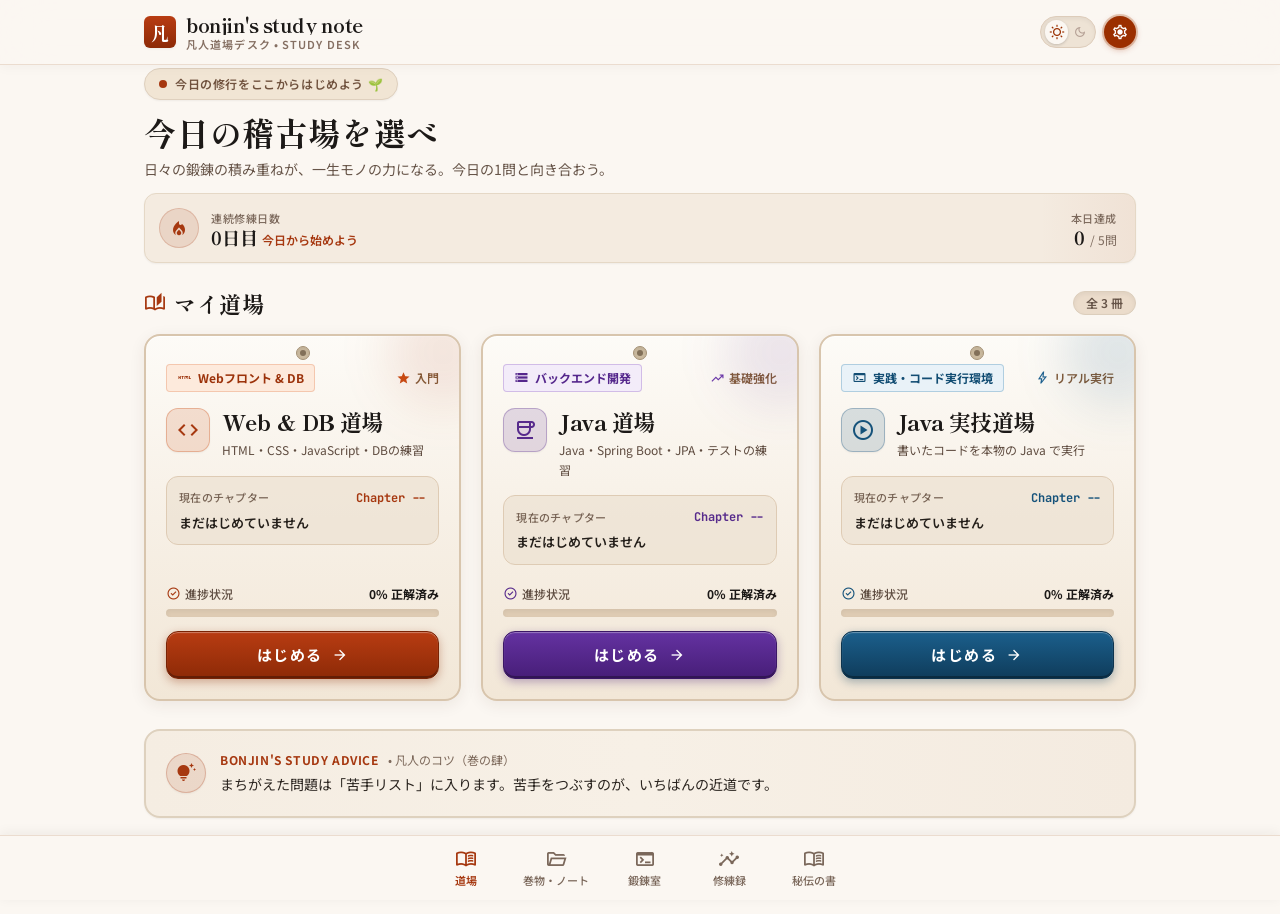
==== index.html @ 0a16286b "Add files via upload" ====
<!DOCTYPE html>
<html lang="ja">
<head>
  <meta charset="UTF-8">
  <meta name="viewport" content="width=device-width, initial-scale=1.0, viewport-fit=cover">
  <title>bonjin’s study note</title>
  <!-- 開く前に、保存してあるライト／ダークを先につける（画面がチカッとしないように） -->
  <script>
    try {
      const t = localStorage.getItem("theme");
      if (t) document.documentElement.setAttribute("data-theme", t);
    } catch (e) {}
  </script>
  <link rel="preconnect" href="https://fonts.googleapis.com">
  <link rel="preconnect" href="https://fonts.gstatic.com" crossorigin>
  <link href="https://fonts.googleapis.com/css2?family=JetBrains+Mono:wght@400;600&family=Noto+Sans+JP:wght@400;500;600;700&family=Noto+Serif+JP:wght@600;700;900&family=Shippori+Mincho:wght@700;800&display=swap" rel="stylesheet">
  <link href="https://fonts.googleapis.com/css2?family=Material+Symbols+Outlined:opsz,wght,FILL,GRAD@20..48,100..700,0..1,-50..200&display=block" rel="stylesheet">
  <link href="style.css" rel="stylesheet">
</head>
<body>
  <!-- ===== ヘッダー ===== -->
  <header class="site-header">
    <div class="header-inner">
      <a class="brand" href="index.html">
        <span class="brand-logo">凡</span>
        <span class="brand-text">
          <span class="brand-name">bonjin's study note</span>
          <span class="brand-sub">凡人道場デスク • Study Desk</span>
        </span>
      </a>
      <div class="header-tools">
        <!-- ライト／ダークのスイッチ -->
        <button class="theme-switch" type="button" id="themeBtn" aria-label="ダークモードにする">
          <span class="knob knob-light"><span class="material-symbols-outlined">wb_sunny</span></span>
          <span class="knob-off"><span class="material-symbols-outlined">dark_mode</span></span>
          <span class="knob knob-dark"><span class="material-symbols-outlined">dark_mode</span></span>
        </button>
        <!-- 設定（歯車） -->
        <a class="gear" href="settings.html" data-soon aria-label="設定">
          <span class="material-symbols-outlined">settings</span>
        </a>
      </div>
    </div>
  </header>

  <main class="main">
    <!-- ===== あいさつ ===== -->
    <section class="hero">
      <p class="hero-badge"><span class="pulse-dot"></span>今日の修行をここからはじめよう 🌱</p>
      <div class="hero-head">
        <h1 class="hero-title">今日の稽古場を選べ</h1>
        <p class="hero-lead">日々の鍛錬の積み重ねが、一生モノの力になる。今日の1問と向き合おう。</p>
      </div>

      <!-- 本日の鍛錬状況 -->
      <div class="strip">
        <div class="strip-left">
          <span class="strip-icon"><span class="material-symbols-outlined">local_fire_department</span></span>
          <span class="strip-col">
            <span class="strip-label">連続修練日数</span>
            <span class="strip-value"><span id="streak">0日目</span><span class="strip-note" id="streak-note">今日から始めよう</span></span>
          </span>
        </div>
        <div class="strip-right">
          <span class="strip-label">本日達成</span>
          <span class="strip-value"><span id="today-count">0</span><small> / <span id="today-goal">5</span>問</small></span>
        </div>
      </div>
    </section>

    <!-- ===== 見出し ===== -->
    <div class="section-head">
      <h2 class="section-title"><span class="material-symbols-outlined">auto_stories</span>マイ道場</h2>
      <span class="section-chip">全 3 冊</span>
    </div>

    <!-- ===== 道場のカード ===== -->
    <section class="cardlist">

      <!-- Web & DB 道場 -->
      <div class="card coding">
        <span class="card-hole"><span></span></span>
        <span class="card-glow"></span>
        <div class="card-body">
          <div class="card-top">
            <span class="card-tag"><span class="material-symbols-outlined">html</span>Webフロント &amp; DB</span>
            <span class="card-badge"><span class="material-symbols-outlined fill">star</span>入門</span>
          </div>
          <div class="card-title">
            <span class="card-icon"><span class="material-symbols-outlined">code</span></span>
            <div class="card-name">
              <h2>Web &amp; DB 道場</h2>
              <p>HTML・CSS・JavaScript・DBの練習</p>
            </div>
          </div>
          <div class="plate">
            <div class="plate-head">
              <span class="plate-label">現在のチャプター</span>
              <span class="plate-ch" id="coding-ch">Chapter --</span>
            </div>
            <span class="plate-title" id="coding-last">まだはじめていません</span>
          </div>
        </div>
        <div class="card-foot">
          <div class="progress">
            <div class="progress-head">
              <span class="progress-label"><span class="material-symbols-outlined">check_circle</span>進捗状況</span>
              <span class="progress-text" id="coding-text">0% 正解済み</span>
            </div>
            <div class="progress-bar"><div class="progress-fill" id="coding-fill"></div></div>
          </div>
          <a class="start" href="coding.html"><span>はじめる</span><span class="material-symbols-outlined">arrow_forward</span></a>
        </div>
      </div>

      <!-- Java 道場 -->
      <div class="card java">
        <span class="card-hole"><span></span></span>
        <span class="card-glow"></span>
        <div class="card-body">
          <div class="card-top">
            <span class="card-tag"><span class="material-symbols-outlined">storage</span>バックエンド開発</span>
            <span class="card-badge"><span class="material-symbols-outlined">trending_up</span>基礎強化</span>
          </div>
          <div class="card-title">
            <span class="card-icon"><span class="material-symbols-outlined">coffee</span></span>
            <div class="card-name">
              <h2>Java 道場</h2>
              <p>Java・Spring Boot・JPA・テストの練習</p>
            </div>
          </div>
          <div class="plate">
            <div class="plate-head">
              <span class="plate-label">現在のチャプター</span>
              <span class="plate-ch" id="java-ch">Chapter --</span>
            </div>
            <span class="plate-title" id="java-last">まだはじめていません</span>
          </div>
        </div>
        <div class="card-foot">
          <div class="progress">
            <div class="progress-head">
              <span class="progress-label"><span class="material-symbols-outlined">check_circle</span>進捗状況</span>
              <span class="progress-text" id="java-text">0% 正解済み</span>
            </div>
            <div class="progress-bar"><div class="progress-fill" id="java-fill"></div></div>
          </div>
          <a class="start" href="java.html"><span>はじめる</span><span class="material-symbols-outlined">arrow_forward</span></a>
        </div>
      </div>

      <!-- Java 実技道場 -->
      <div class="card run">
        <span class="card-hole"><span></span></span>
        <span class="card-glow"></span>
        <div class="card-body">
          <div class="card-top">
            <span class="card-tag"><span class="material-symbols-outlined">terminal</span>実践・コード実行環境</span>
            <span class="card-badge"><span class="material-symbols-outlined">bolt</span>リアル実行</span>
          </div>
          <div class="card-title">
            <span class="card-icon"><span class="material-symbols-outlined">play_circle</span></span>
            <div class="card-name">
              <h2>Java 実技道場</h2>
              <p>書いたコードを本物の Java で実行</p>
            </div>
          </div>
          <div class="plate">
            <div class="plate-head">
              <span class="plate-label">現在のチャプター</span>
              <span class="plate-ch" id="run-ch">Chapter --</span>
            </div>
            <span class="plate-title" id="run-last">まだはじめていません</span>
          </div>
        </div>
        <div class="card-foot">
          <div class="progress">
            <div class="progress-head">
              <span class="progress-label"><span class="material-symbols-outlined">check_circle</span>進捗状況</span>
              <span class="progress-text" id="run-text">0% 正解済み</span>
            </div>
            <div class="progress-bar"><div class="progress-fill" id="run-fill"></div></div>
          </div>
          <a class="start" href="java-run.html"><span>はじめる</span><span class="material-symbols-outlined">arrow_forward</span></a>
        </div>
      </div>
    </section>

    <!-- ===== 凡人のコツ ===== -->
    <section class="advice">
      <span class="advice-icon"><span class="material-symbols-outlined">tips_and_updates</span></span>
      <div class="advice-body">
        <p class="advice-head">BONJIN'S STUDY ADVICE <span id="advice-no">• 凡人のコツ（巻の壱）</span></p>
        <p class="advice-text" id="advice-text">「エラーが出たらラッキー！」動かない理由を1つ知るたびに、プログラミングは必ず上達します。焦らず1問ずつ、我がペースで歩みを進めましょう。</p>
      </div>
    </section>
  </main>

  <!-- ===== 下のメニュー ===== -->
  <nav class="bottom-nav" aria-label="メニュー">
    <div class="bottom-nav-inner">
      <a class="nav-item active" href="index.html" aria-current="page"><span class="material-symbols-outlined">menu_book</span><span>道場</span></a>
      <a class="nav-item" href="scrolls.html" data-soon><span class="material-symbols-outlined">folder_open</span><span>巻物・ノート</span></a>
      <a class="nav-item" href="java-run.html"><span class="material-symbols-outlined">terminal</span><span>鍛錬室</span></a>
      <a class="nav-item" href="log.html"><span class="material-symbols-outlined">insights</span><span>修練録</span></a>
      <a class="nav-item" href="secrets.html" data-soon><span class="material-symbols-outlined">menu_book</span><span>秘伝の書</span></a>
    </div>
  </nav>

  <!-- まだ作っていないページを押したときのお知らせ -->
  <div class="toast" id="toast" role="status" hidden>このページは準備中です。もう少し待ってね。</div>

  <script src="script.js"></script>
</body>
</html>
---- style.css ----
/* =========================================================
   bonjin's study note ― 道場デザイン（Stitch「Dojo Discipline」を再現）
   色は :root で名前をつけて、ダークのときは中身を入れ替える
   ========================================================= */

/* ===== 色（ライト） ===== */
:root {
  --bg: #fbf7f2;
  --text: #231f1d;
  --sumi: #1c1917;            /* 見出しの墨色 */
  --lead: #665448;            /* 説明文 */
  --label: #7c695c;           /* 小さいラベル */

  --header-bg: rgba(251, 247, 242, 0.9);
  --header-line: #ebdccf;
  --nav-bg: rgba(251, 247, 242, 0.95);
  --nav-text: #7a675a;
  --nav-hover: #231f1d;
  --nav-active: #a63810;

  --badge-bg: #f1e5d4;
  --badge-line: #dfd0be;
  --badge-text: #70523e;

  --strip-bg: #f4ebe0;
  --strip-line: #e5d8c6;
  --fire: #a63810;
  --fire-soft: rgba(166, 56, 16, 0.12);
  --fire-text: #a63810;
  --fire-note: #a63810;
  --strip-glow: rgba(166, 56, 16, 0.05);

  --chip-bg: #ebdccb;
  --chip-line: #dccebc;
  --chip-text: #665448;

  --card-1: #fdfbf7;
  --card-2: #f7f0e6;
  --card-3: #f2e7d7;
  --card-line: #d8c5ad;
  --card-shadow: 0 4px 16px rgba(60, 40, 20, 0.08), inset 0 1px 0 rgba(255, 255, 255, 0.8);
  --hole: #cbba9f;
  --hole-line: #a49176;
  --hole-dot: #827059;
  --card-name: #1c1917;
  --card-desc: #5e4b3f;
  --badge-word: #825b39;

  --plate-bg: rgba(237, 226, 210, 0.7);
  --plate-line: #decbb4;
  --plate-label: #786455;
  --plate-title: #241f1a;

  --prog-text: #5f4e42;
  --prog-num: #1c1917;
  --bar: #decbb3;

  --advice-1: #f5ede2;
  --advice-2: #f7f0e6;
  --advice-3: #f4ebe0;
  --advice-line: #ded1be;
  --advice-head: #a63810;
  --advice-sub: #7d695b;
  --advice-text: #2a241f;

  --switch-bg: #eee3d5;
  --switch-line: #ddccba;
  --gear-bg: #9b2f00;
  --gear-ring: #e6cbb9;

  /* 道場ごとの色（ライト） */
  --coding: #a63810;  --coding-tag-bg: #fdeadc; --coding-tag-text: #9c320a; --coding-tag-line: rgba(223, 118, 67, 0.3);
  --coding-icon-bg: rgba(201, 75, 18, 0.15); --coding-icon-line: rgba(201, 75, 18, 0.3); --coding-icon: #a63810;
  --coding-badge: #c94b12; --coding-ch: #a63810; --coding-check: #a63810;
  --coding-bar: linear-gradient(to right, #d9652c, #a63810);
  --coding-btn: linear-gradient(to bottom, #b83c12, #8d2a07); --coding-btn-line: #7a2304; --coding-btn-shadow: rgba(141, 42, 7, 0.35);
  --coding-glow: rgba(166, 56, 16, 0.1);

  --java: #572b8c;  --java-tag-bg: #f3ecf9; --java-tag-text: #55278c; --java-tag-line: rgba(129, 77, 189, 0.3);
  --java-icon-bg: rgba(87, 43, 140, 0.15); --java-icon-line: rgba(87, 43, 140, 0.3); --java-icon: #572b8c;
  --java-badge: #6935a8; --java-ch: #572b8c; --java-check: #572b8c;
  --java-bar: linear-gradient(to right, #7a42be, #502482);
  --java-btn: linear-gradient(to bottom, #6432a1, #471e78); --java-btn-line: #3b1766; --java-btn-shadow: rgba(71, 30, 120, 0.35);
  --java-glow: rgba(87, 43, 140, 0.1);

  --run: #15527a;  --run-tag-bg: #e9f2f8; --run-tag-text: #124d73; --run-tag-line: rgba(43, 122, 168, 0.3);
  --run-icon-bg: rgba(21, 82, 122, 0.15); --run-icon-line: rgba(21, 82, 122, 0.3); --run-icon: #15527a;
  --run-badge: #1e618f; --run-ch: #15527a; --run-check: #15527a;
  --run-bar: linear-gradient(to right, #2a7aa8, #124d73);
  --run-btn: linear-gradient(to bottom, #1b5f8c, #0f3c5b); --run-btn-line: #0d344f; --run-btn-shadow: rgba(15, 60, 91, 0.35);
  --run-glow: rgba(21, 82, 122, 0.12);

  /* 書体 */
  --f-brush: "Shippori Mincho", "Noto Serif JP", serif;
  --f-serif: "Noto Serif JP", serif;
  --f-sans: "Noto Sans JP", Meiryo, "Hiragino Sans", sans-serif;
  --f-mono: "JetBrains Mono", monospace;
}

/* ===== 色（ダーク） ===== */
:root[data-theme="dark"] {
  --bg: #181614;
  --text: #ede6df;
  --sumi: #f8f4ed;
  --lead: #ad9c90;
  --label: #9e8d81;

  --header-bg: rgba(24, 22, 20, 0.9);
  --header-line: #2f2924;
  --nav-bg: rgba(24, 22, 20, 0.95);
  --nav-text: #a19083;
  --nav-hover: #f4eee6;
  --nav-active: #ff8f64;

  --badge-bg: #28221d;
  --badge-line: #3e342c;
  --badge-text: #d3bcab;

  --strip-bg: #201d19;
  --strip-line: #332e27;
  --fire-soft: rgba(166, 56, 16, 0.25);
  --fire-text: #ff9871;
  --fire-note: #ff8f64;
  --strip-glow: rgba(166, 56, 16, 0.1);

  --chip-bg: #2a241f;
  --chip-line: #3c342d;
  --chip-text: #c4b3a4;

  --card-1: #24201c;
  --card-2: #1e1b18;
  --card-3: #171512;
  --card-line: #42382e;
  --card-shadow: 0 4px 16px rgba(0, 0, 0, 0.5), inset 0 1px 0 rgba(255, 255, 255, 0.05);
  --hole: #12100e;
  --hole-line: #383028;
  --hole-dot: #000000;
  --card-name: #faf6f0;
  --card-desc: #b3a193;
  --badge-word: #cbb094;

  --plate-bg: #181512;
  --plate-line: #352d24;
  --plate-label: #9e8c7e;
  --plate-title: #ece4da;

  --prog-text: #b5a496;
  --prog-num: #f2ece4;
  --bar: #2d261f;

  --advice-1: #221e1a;
  --advice-2: #1e1a17;
  --advice-3: #1a1714;
  --advice-line: #3d342b;
  --advice-head: #ff9062;
  --advice-sub: #a89587;
  --advice-text: #e4dbd0;

  --switch-bg: #2b2622;
  --switch-line: #423a33;
  --gear-bg: #a63810;
  --gear-ring: #442c22;

  --coding-tag-bg: #3d1d11; --coding-tag-text: #ffab86;
  --coding-icon-bg: rgba(201, 75, 18, 0.25); --coding-icon: #ff905f;
  --coding-badge: #ff8b54; --coding-ch: #ff8f64; --coding-check: #ff8756;
  --coding-bar: linear-gradient(to right, #ff8b54, #d9561e);
  --coding-btn: linear-gradient(to bottom, #c94b12, #912d06);

  --java-tag-bg: #2b183d; --java-tag-text: #d3afff;
  --java-icon-bg: rgba(87, 43, 140, 0.25); --java-icon: #c99eff;
  --java-badge: #b88ef5; --java-ch: #c396ff; --java-check: #b98df8;
  --java-bar: linear-gradient(to right, #a77ae8, #7b46c2);
  --java-btn: linear-gradient(to bottom, #763ec0, #4e2283);

  --run-tag-bg: #132838; --run-tag-text: #8bd1ff;
  --run-icon-bg: rgba(21, 82, 122, 0.25); --run-icon: #6cc0f8;
  --run-badge: #5eb7f2; --run-ch: #63beff; --run-check: #5cb7f3;
  --run-bar: linear-gradient(to right, #5ebcf7, #1e6ca3);
  --run-btn: linear-gradient(to bottom, #216f9f, #12486c);
}

/* ===== ページ全体 ===== */
* {
  box-sizing: border-box;
}

html {
  -webkit-text-size-adjust: 100%;
}

body {
  margin: 0;
  min-height: 100vh;
  background-color: var(--bg);
  color: var(--text);
  font-family: var(--f-sans);
  line-height: 1.5;
  transition: background-color 0.3s, color 0.3s;
}

::selection {
  background-color: #ffdbd0;
  color: #390c00;
}

a {
  color: inherit;
  text-decoration: none;
}

/* アイコン（Material Symbols）：読み込み前に英単語が見えて崩れないよう、1文字分の幅に固定 */
.material-symbols-outlined {
  display: inline-block;
  width: 1em;
  height: 1em;
  line-height: 1;
  overflow: hidden;
  white-space: nowrap;
  font-variation-settings: "FILL" 0;
}

.material-symbols-outlined.fill {
  font-variation-settings: "FILL" 1;
}

/* ===== ヘッダー ===== */
.site-header {
  position: fixed;
  top: 0;
  left: 0;
  right: 0;
  z-index: 50;
  padding-top: env(safe-area-inset-top, 0px);
  background-color: var(--header-bg);
  backdrop-filter: blur(24px);
  -webkit-backdrop-filter: blur(24px);
  border-bottom: 1px solid var(--header-line);
  box-shadow: 0 2px 12px rgba(40, 30, 20, 0.04);
}

.header-inner {
  height: 64px;
  max-width: 1024px;
  margin: 0 auto;
  padding: 0 16px;
  display: flex;
  align-items: center;
  justify-content: space-between;
  gap: 8px;
}

.brand {
  display: flex;
  align-items: center;
  gap: 10px;
  min-width: 0;
  flex: 1;
}

/* ロゴ（画像が届くまでの「凡」マーク） */
.brand-logo {
  flex: none;
  width: 32px;
  height: 32px;
  border-radius: 6px;
  display: flex;
  align-items: center;
  justify-content: center;
  background: linear-gradient(to bottom, #b83c12, #8d2a07);
  color: #fff;
  font-family: var(--f-brush);
  font-size: 18px;
  font-weight: 800;
  filter: drop-shadow(0 1px 1px rgba(0, 0, 0, 0.05));
}

.brand-logo img {
  height: 32px;
  width: auto;
}

.brand-text {
  display: flex;
  flex-direction: column;
  min-width: 0;
}

.brand-name {
  font-family: var(--f-brush);
  font-size: 20px;
  font-weight: 700;
  letter-spacing: -0.025em;
  line-height: 1;
  color: #1c1917;
  white-space: nowrap;
  overflow: hidden;
  text-overflow: ellipsis;
}

:root[data-theme="dark"] .brand-name {
  color: #f8f5f0;
}

.brand-sub {
  margin-top: 4px;
  font-size: 11px;
  font-weight: 600;
  letter-spacing: 0.1em;
  line-height: 1;
  text-transform: uppercase;
  color: #856f62;
  white-space: nowrap;
  overflow: hidden;
  text-overflow: ellipsis;
}

:root[data-theme="dark"] .brand-sub {
  color: #ab978a;
}

.header-tools {
  flex: none;
  display: flex;
  align-items: center;
  gap: 8px;
}

/* ライト／ダークのスイッチ */
.theme-switch {
  position: relative;
  display: flex;
  align-items: center;
  justify-content: space-between;
  width: 56px;
  height: 32px;
  padding: 4px;
  border-radius: 9999px;
  background-color: var(--switch-bg);
  border: 1px solid var(--switch-line);
  box-shadow: inset 0 2px 4px rgba(0, 0, 0, 0.05);
  cursor: pointer;
  transition: background-color 0.3s;
}

.theme-switch:focus-visible {
  outline: 3px solid #a63810;
  outline-offset: 2px;
}

.knob,
.knob-off {
  width: 24px;
  height: 24px;
  border-radius: 9999px;
  display: flex;
  align-items: center;
  justify-content: center;
}

.knob .material-symbols-outlined {
  font-size: 16px;
}

.knob-off .material-symbols-outlined {
  font-size: 14px;
}

.knob-light {
  background-color: #fbf7f2;
  color: #9b2f00;
  box-shadow: 0 1px 3px rgba(0, 0, 0, 0.18);
}

.knob-off {
  margin-left: auto;
  color: #8d7168;
  opacity: 0.6;
}

.knob-dark {
  display: none;
  margin-left: auto;
  background-color: #181614;
  color: #ffba93;
  box-shadow: 0 1px 3px rgba(0, 0, 0, 0.4);
}

:root[data-theme="dark"] .knob-light,
:root[data-theme="dark"] .knob-off {
  display: none;
}

:root[data-theme="dark"] .knob-dark {
  display: flex;
}

/* 歯車（設定） */
.gear {
  flex: none;
  width: 32px;
  height: 32px;
  border-radius: 9999px;
  display: flex;
  align-items: center;
  justify-content: center;
  background-color: var(--gear-bg);
  color: #fff;
  box-shadow: 0 2px 6px rgba(155, 47, 0, 0.3), 0 0 0 2px var(--gear-ring);
}

.gear .material-symbols-outlined {
  font-size: 18px;
}

/* ===== 中身 ===== */
.main {
  max-width: 1024px;
  margin: 0 auto;
  padding: calc(64px + env(safe-area-inset-top, 0px)) 16px 96px;
  display: flex;
  flex-direction: column;
}

/* ===== あいさつ ===== */
.hero {
  display: flex;
  flex-direction: column;
  gap: 8px;
  padding: 4px 0 16px;
}

.hero-badge {
  align-self: flex-start;
  display: inline-flex;
  align-items: center;
  gap: 8px;
  margin: 0;
  padding: 6px 14px;
  border-radius: 9999px;
  background-color: var(--badge-bg);
  border: 1px solid var(--badge-line);
  color: var(--badge-text);
  box-shadow: 0 1px 2px rgba(0, 0, 0, 0.05);
  font-size: 12px;
  font-weight: 600;
  letter-spacing: 0.05em;
}

.pulse-dot {
  width: 8px;
  height: 8px;
  border-radius: 9999px;
  background-color: #a63810;
  animation: pulse 2s cubic-bezier(0.4, 0, 0.6, 1) infinite;
}

@keyframes pulse {
  50% {
    opacity: 0.5;
  }
}

.hero-head {
  margin-top: 4px;
}

.hero-title {
  margin: 0;
  font-family: var(--f-brush);
  font-size: 28px;
  font-weight: 700;
  letter-spacing: 0.025em;
  line-height: 1.25;
  color: var(--sumi);
}

.hero-lead {
  margin: 6px 0 0;
  font-size: 14px;
  line-height: 1.625;
  color: var(--lead);
}

/* 本日の鍛錬状況 */
.strip {
  position: relative;
  overflow: hidden;
  display: flex;
  align-items: center;
  justify-content: space-between;
  margin-top: 4px;
  padding: 14px;
  border-radius: 12px;
  background-color: var(--strip-bg);
  border: 1px solid var(--strip-line);
  box-shadow: 0 1px 2px rgba(0, 0, 0, 0.05);
}

.strip::after {
  content: "";
  position: absolute;
  top: 0;
  right: 0;
  bottom: 0;
  width: 96px;
  background: linear-gradient(to left, var(--strip-glow), transparent);
  pointer-events: none;
}

.strip-left {
  position: relative;
  z-index: 1;
  display: flex;
  align-items: center;
  gap: 12px;
}

.strip-icon {
  flex: none;
  width: 40px;
  height: 40px;
  border-radius: 9999px;
  display: flex;
  align-items: center;
  justify-content: center;
  background-color: var(--fire-soft);
  border: 1px solid rgba(166, 56, 16, 0.2);
  color: var(--fire-text);
}

.strip-icon .material-symbols-outlined {
  font-size: 20px;
  font-variation-settings: "FILL" 1;
}

.strip-col {
  display: flex;
  flex-direction: column;
}

.strip-label {
  font-size: 11px;
  font-weight: 500;
  letter-spacing: 0.05em;
  color: var(--label);
}

.strip-value {
  margin-top: 2px;
  font-family: var(--f-serif);
  font-size: 18px;
  font-weight: 700;
  line-height: 1;
  color: var(--sumi);
}

.strip-note {
  margin-left: 4px;
  font-family: var(--f-sans);
  font-size: 12px;
  font-weight: 600;
  color: var(--fire-note);
}

.strip-value small {
  margin-left: 2px;
  font-family: var(--f-sans);
  font-size: 12px;
  font-weight: 400;
  color: var(--label);
}

.strip-right {
  position: relative;
  z-index: 1;
  display: flex;
  flex-direction: column;
  align-items: flex-end;
  padding-right: 4px;
}

/* ===== 見出し ===== */
.section-head {
  display: flex;
  align-items: center;
  justify-content: space-between;
  margin: 8px 0 14px;
}

.section-title {
  display: flex;
  align-items: center;
  gap: 8px;
  margin: 0;
  font-family: var(--f-brush);
  font-size: 22px;
  font-weight: 700;
  letter-spacing: 0.025em;
  color: var(--sumi);
}

.section-title .material-symbols-outlined {
  font-size: 22px;
  color: #a63810;
}

:root[data-theme="dark"] .section-title .material-symbols-outlined {
  color: #ff8252;
}

.section-chip {
  padding: 2px 12px;
  border-radius: 9999px;
  background-color: var(--chip-bg);
  border: 1px solid var(--chip-line);
  color: var(--chip-text);
  box-shadow: inset 0 2px 4px rgba(0, 0, 0, 0.05);
  font-size: 12px;
  font-weight: 600;
}

/* ===== 道場のカード ===== */
.cardlist {
  display: grid;
  grid-template-columns: 1fr;
  gap: 20px;
  padding-bottom: 24px;
}

.card {
  /* カードごとの色を、ここで入れ替える（初めは Web & DB 道場の色） */
  --tag-bg: var(--coding-tag-bg);
  --tag-text: var(--coding-tag-text);
  --tag-line: var(--coding-tag-line);
  --icon-bg: var(--coding-icon-bg);
  --icon-line: var(--coding-icon-line);
  --icon: var(--coding-icon);
  --badge: var(--coding-badge);
  --ch: var(--coding-ch);
  --check: var(--coding-check);
  --fill: var(--coding-bar);
  --btn: var(--coding-btn);
  --btn-line: var(--coding-btn-line);
  --btn-shadow: var(--coding-btn-shadow);
  --glow: var(--coding-glow);

  position: relative;
  overflow: hidden;
  display: flex;
  flex-direction: column;
  justify-content: space-between;
  padding: 20px;
  border-radius: 16px;
  background: linear-gradient(to bottom, var(--card-1), var(--card-2), var(--card-3));
  border: 2px solid var(--card-line);
  box-shadow: var(--card-shadow);
  transition: all 0.2s;
}

.card:hover {
  transform: translateY(-4px);
  box-shadow: 0 20px 25px -5px rgba(0, 0, 0, 0.1), 0 8px 10px -6px rgba(0, 0, 0, 0.1);
}

.card.java {
  --tag-bg: var(--java-tag-bg);
  --tag-text: var(--java-tag-text);
  --tag-line: var(--java-tag-line);
  --icon-bg: var(--java-icon-bg);
  --icon-line: var(--java-icon-line);
  --icon: var(--java-icon);
  --badge: var(--java-badge);
  --ch: var(--java-ch);
  --check: var(--java-check);
  --fill: var(--java-bar);
  --btn: var(--java-btn);
  --btn-line: var(--java-btn-line);
  --btn-shadow: var(--java-btn-shadow);
  --glow: var(--java-glow);
}

.card.run {
  --tag-bg: var(--run-tag-bg);
  --tag-text: var(--run-tag-text);
  --tag-line: var(--run-tag-line);
  --icon-bg: var(--run-icon-bg);
  --icon-line: var(--run-icon-line);
  --icon: var(--run-icon);
  --badge: var(--run-badge);
  --ch: var(--run-ch);
  --check: var(--run-check);
  --fill: var(--run-bar);
  --btn: var(--run-btn);
  --btn-line: var(--run-btn-line);
  --btn-shadow: var(--run-btn-shadow);
  --glow: var(--run-glow);
}

/* 木札の吊り穴 */
.card-hole {
  position: absolute;
  top: 10px;
  left: 50%;
  transform: translateX(-50%);
  width: 14px;
  height: 14px;
  border-radius: 9999px;
  display: flex;
  align-items: center;
  justify-content: center;
  background-color: var(--hole);
  border: 1px solid var(--hole-line);
  box-shadow: inset 0 2px 4px rgba(0, 0, 0, 0.05);
}

.card-hole span {
  width: 6px;
  height: 6px;
  border-radius: 9999px;
  background-color: var(--hole-dot);
}

/* 右上のぼんやり光る飾り */
.card-glow {
  position: absolute;
  top: -40px;
  right: -40px;
  width: 112px;
  height: 112px;
  border-radius: 9999px;
  background-color: var(--glow);
  filter: blur(24px);
  pointer-events: none;
}

.card-body {
  padding-top: 8px;
}

.card-top {
  display: flex;
  align-items: center;
  justify-content: space-between;
  gap: 8px;
  margin-bottom: 14px;
}

.card-tag {
  display: inline-flex;
  align-items: center;
  gap: 6px;
  padding: 4px 10px;
  border-radius: 4px;
  border: 1px solid var(--tag-line);
  background-color: var(--tag-bg);
  color: var(--tag-text);
  font-size: 12px;
  font-weight: 700;
}

.card-tag .material-symbols-outlined,
.card-badge .material-symbols-outlined {
  font-size: 15px;
}

.card-badge {
  display: flex;
  align-items: center;
  gap: 4px;
  font-size: 12px;
  font-weight: 600;
  color: var(--badge-word);
}

.card-badge .material-symbols-outlined {
  color: var(--badge);
}

.card-title {
  display: flex;
  align-items: flex-start;
  gap: 12px;
  margin-top: 4px;
}

.card-icon {
  flex: none;
  width: 44px;
  height: 44px;
  margin-top: 2px;
  border-radius: 12px;
  display: flex;
  align-items: center;
  justify-content: center;
  background-color: var(--icon-bg);
  border: 1px solid var(--icon-line);
  color: var(--icon);
  box-shadow: 0 1px 2px rgba(0, 0, 0, 0.05);
}

.card-icon .material-symbols-outlined {
  font-size: 24px;
}

.card-name {
  display: flex;
  flex-direction: column;
  min-width: 0;
}

.card-name h2 {
  margin: 0;
  font-family: var(--f-brush);
  font-size: 22px;
  font-weight: 800;
  letter-spacing: -0.025em;
  line-height: 1.375;
  color: var(--card-name);
}

.card-name p {
  margin: 4px 0 0;
  font-size: 12px;
  line-height: 1.625;
  color: var(--card-desc);
}

/* 現在のチャプター（銘板） */
.plate {
  margin-top: 16px;
  padding: 12px;
  border-radius: 12px;
  background-color: var(--plate-bg);
  border: 1px solid var(--plate-line);
  display: flex;
  flex-direction: column;
  gap: 6px;
}

.plate-head {
  display: flex;
  align-items: center;
  justify-content: space-between;
}

.plate-label {
  font-size: 11px;
  font-weight: 500;
  letter-spacing: 0.025em;
  color: var(--plate-label);
}

.plate-ch {
  font-family: var(--f-mono);
  font-size: 12px;
  font-weight: 700;
  color: var(--ch);
}

.plate-title {
  font-size: 13px;
  font-weight: 600;
  color: var(--plate-title);
  white-space: nowrap;
  overflow: hidden;
  text-overflow: ellipsis;
}

/* 進捗状況とボタン */
.card-foot {
  margin-top: 20px;
  display: flex;
  flex-direction: column;
  gap: 14px;
}

.progress {
  display: flex;
  flex-direction: column;
  gap: 6px;
}

.progress-head {
  display: flex;
  align-items: center;
  justify-content: space-between;
  color: var(--prog-text);
}

.progress-label {
  display: flex;
  align-items: center;
  gap: 4px;
  font-size: 12px;
  font-weight: 500;
}

.progress-label .material-symbols-outlined {
  font-size: 15px;
  color: var(--check);
}

.progress-text {
  font-size: 12px;
  font-weight: 700;
  color: var(--prog-num);
}

.progress-bar {
  width: 100%;
  height: 8px;
  padding: 1px;
  border-radius: 9999px;
  background-color: var(--bar);
  overflow: hidden;
  box-shadow: inset 0 2px 4px rgba(0, 0, 0, 0.05);
}

.progress-fill {
  width: 0;
  height: 100%;
  border-radius: 9999px;
  background: var(--fill);
}

/* 漆塗りの「はじめる」ボタン */
.start {
  width: 100%;
  display: flex;
  align-items: center;
  justify-content: center;
  gap: 8px;
  padding: 12px 24px;
  border-radius: 12px;
  background: var(--btn);
  border: 1px solid var(--btn-line);
  color: #fff;
  font-size: 15px;
  font-weight: 700;
  letter-spacing: 0.1em;
  box-shadow: 0 3px 10px var(--btn-shadow), inset 0 1px 1px rgba(255, 255, 255, 0.35), inset 0 -2px 0 rgba(0, 0, 0, 0.3);
  transition: all 0.15s;
}

.start .material-symbols-outlined {
  font-size: 18px;
}

.start:active {
  transform: translateY(2px);
  box-shadow: inset 0 2px 4px rgba(0, 0, 0, 0.3);
}

.start:focus-visible {
  outline: 3px solid var(--check);
  outline-offset: 2px;
}

/* ===== 凡人のコツ ===== */
.advice {
  position: relative;
  overflow: hidden;
  display: flex;
  align-items: flex-start;
  gap: 14px;
  margin-top: 4px;
  padding: 16px;
  border-radius: 16px;
  background: linear-gradient(to right, var(--advice-1), var(--advice-2), var(--advice-3));
  border: 2px solid var(--advice-line);
  box-shadow: 0 1px 2px rgba(0, 0, 0, 0.05);
}

.advice-icon {
  flex: none;
  width: 40px;
  height: 40px;
  margin-top: 2px;
  border-radius: 9999px;
  display: flex;
  align-items: center;
  justify-content: center;
  background-color: var(--fire-soft);
  border: 1px solid rgba(166, 56, 16, 0.25);
  color: var(--fire-text);
  box-shadow: 0 1px 2px rgba(0, 0, 0, 0.05);
}

.advice-icon .material-symbols-outlined {
  font-size: 20px;
  font-variation-settings: "FILL" 1;
}

.advice-body {
  min-width: 0;
}

.advice-head {
  margin: 0;
  font-size: 12px;
  font-weight: 700;
  letter-spacing: 0.05em;
  color: var(--advice-head);
}

.advice-head span {
  margin-left: 6px;
  font-weight: 400;
  letter-spacing: 0;
  color: var(--advice-sub);
}

.advice-text {
  margin: 4px 0 0;
  font-size: 14px;
  line-height: 1.625;
  color: var(--advice-text);
}

/* ===== 下のメニュー ===== */
.bottom-nav {
  position: fixed;
  left: 0;
  right: 0;
  bottom: 0;
  z-index: 50;
  padding-bottom: env(safe-area-inset-bottom, 0px);
  background-color: var(--nav-bg);
  backdrop-filter: blur(24px);
  -webkit-backdrop-filter: blur(24px);
  border-top: 1px solid var(--header-line);
  box-shadow: 0 -2px 12px rgba(40, 30, 20, 0.06);
}

.bottom-nav-inner {
  height: 64px;
  max-width: 448px;
  margin: 0 auto;
  padding: 0 8px;
  display: flex;
  align-items: center;
  justify-content: space-around;
}

.nav-item {
  min-width: 56px;
  min-height: 44px;
  display: flex;
  flex-direction: column;
  align-items: center;
  justify-content: center;
  gap: 2px;
  color: var(--nav-text);
  font-size: 11px;
  font-weight: 500;
  transition: color 0.15s;
}

.nav-item .material-symbols-outlined {
  font-size: 22px;
}

.nav-item:hover {
  color: var(--nav-hover);
}

.nav-item.active {
  color: var(--nav-active);
  font-weight: 600;
}

/* 準備中のお知らせ */
.toast {
  position: fixed;
  left: 50%;
  bottom: calc(80px + env(safe-area-inset-bottom, 0px));
  transform: translateX(-50%);
  z-index: 60;
  padding: 10px 16px;
  border-radius: 12px;
  background-color: var(--sumi);
  color: var(--bg);
  font-size: 13px;
  font-weight: 600;
  box-shadow: 0 6px 20px rgba(0, 0, 0, 0.2);
  white-space: nowrap;
}

.toast[hidden] {
  display: none;
}

/* ===== 画面の幅で切り替え ===== */
@media screen and (min-width: 640px) {
  .hero-title {
    font-size: 32px;
  }

  .advice {
    padding: 20px;
  }
}

@media screen and (min-width: 768px) {
  .cardlist {
    grid-template-columns: repeat(3, 1fr);
  }
}

@media (prefers-reduced-motion: reduce) {
  .pulse-dot {
    animation: none;
  }

  .card,
  .start {
    transition: none;
  }
}
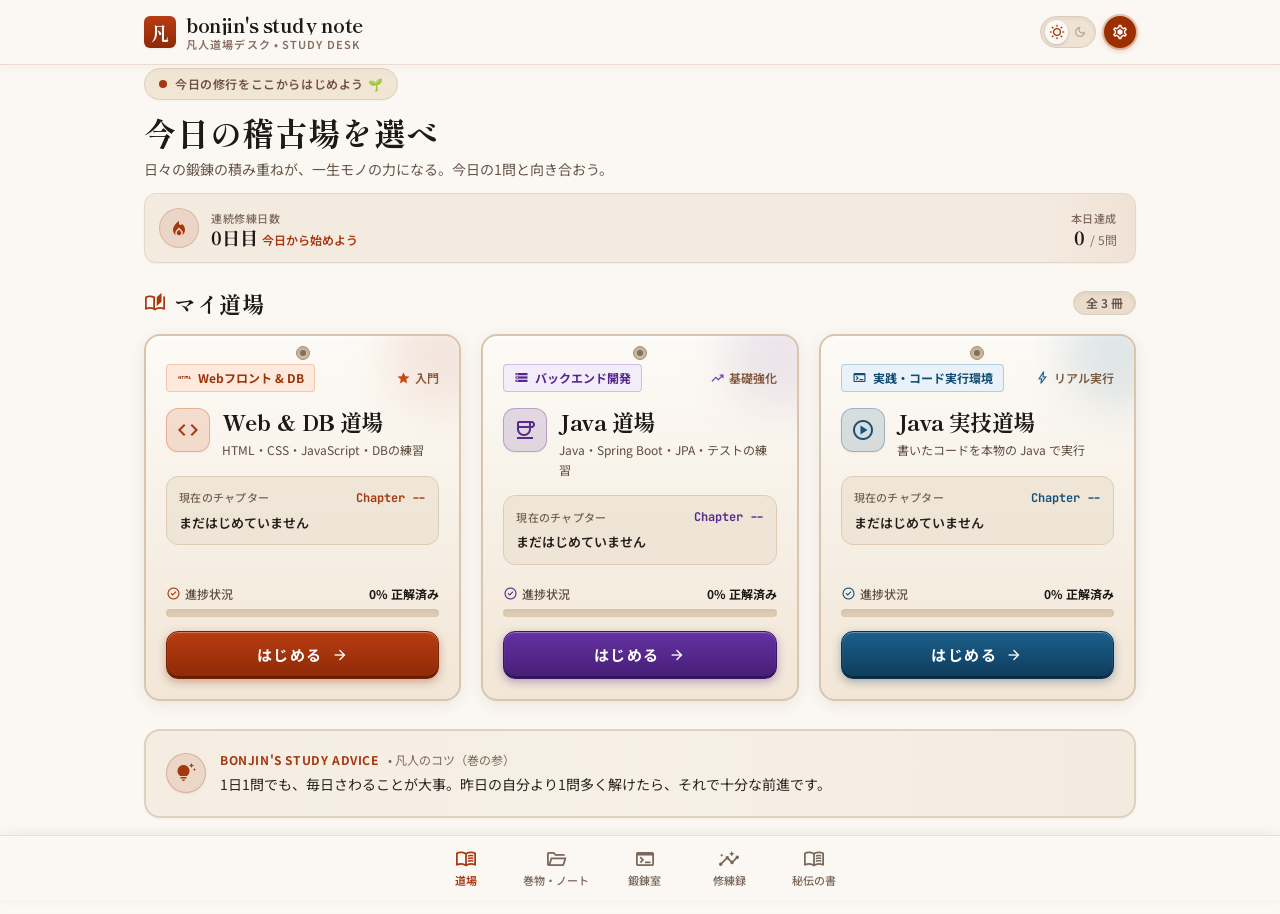
==== commit 3a8b19ba: "Add files via upload" ====
--- a/index.html
+++ b/index.html
@@ -36,7 +36,7 @@
           <span class="knob knob-dark"><span class="material-symbols-outlined">dark_mode</span></span>
         </button>
         <!-- 設定（歯車） -->
-        <a class="gear" href="settings.html" data-soon aria-label="設定">
+        <a class="gear" href="settings.html" aria-label="設定">
           <span class="material-symbols-outlined">settings</span>
         </a>
       </div>
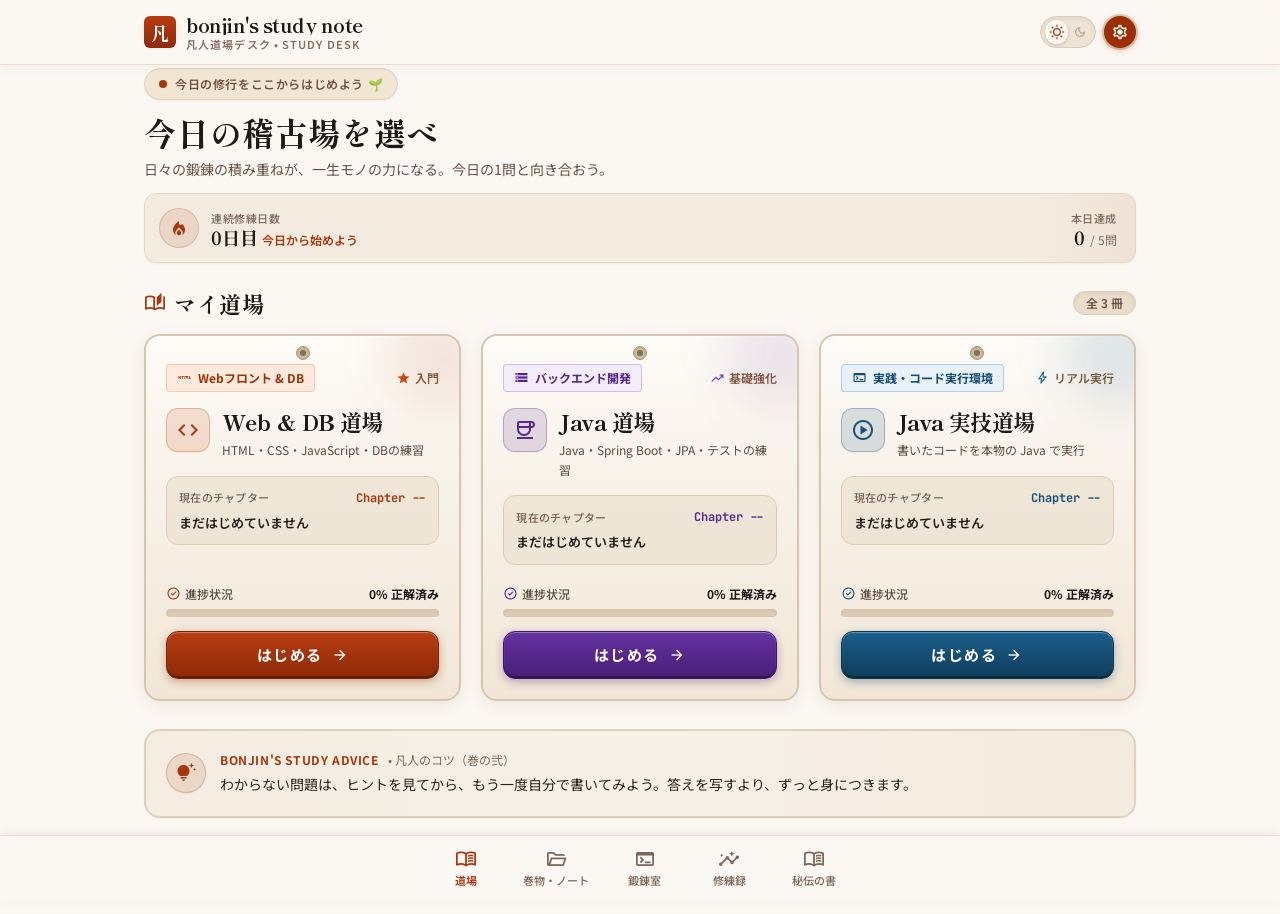
==== commit 762de08d: "Add files via upload" ====
--- a/index.html
+++ b/index.html
@@ -200,10 +200,10 @@
   <nav class="bottom-nav" aria-label="メニュー">
     <div class="bottom-nav-inner">
       <a class="nav-item active" href="index.html" aria-current="page"><span class="material-symbols-outlined">menu_book</span><span>道場</span></a>
-      <a class="nav-item" href="scrolls.html" data-soon><span class="material-symbols-outlined">folder_open</span><span>巻物・ノート</span></a>
+      <a class="nav-item" href="scrolls.html"><span class="material-symbols-outlined">folder_open</span><span>巻物・ノート</span></a>
       <a class="nav-item" href="java-run.html"><span class="material-symbols-outlined">terminal</span><span>鍛錬室</span></a>
       <a class="nav-item" href="log.html"><span class="material-symbols-outlined">insights</span><span>修練録</span></a>
-      <a class="nav-item" href="secrets.html" data-soon><span class="material-symbols-outlined">menu_book</span><span>秘伝の書</span></a>
+      <a class="nav-item" href="secrets.html"><span class="material-symbols-outlined">menu_book</span><span>秘伝の書</span></a>
     </div>
   </nav>
 
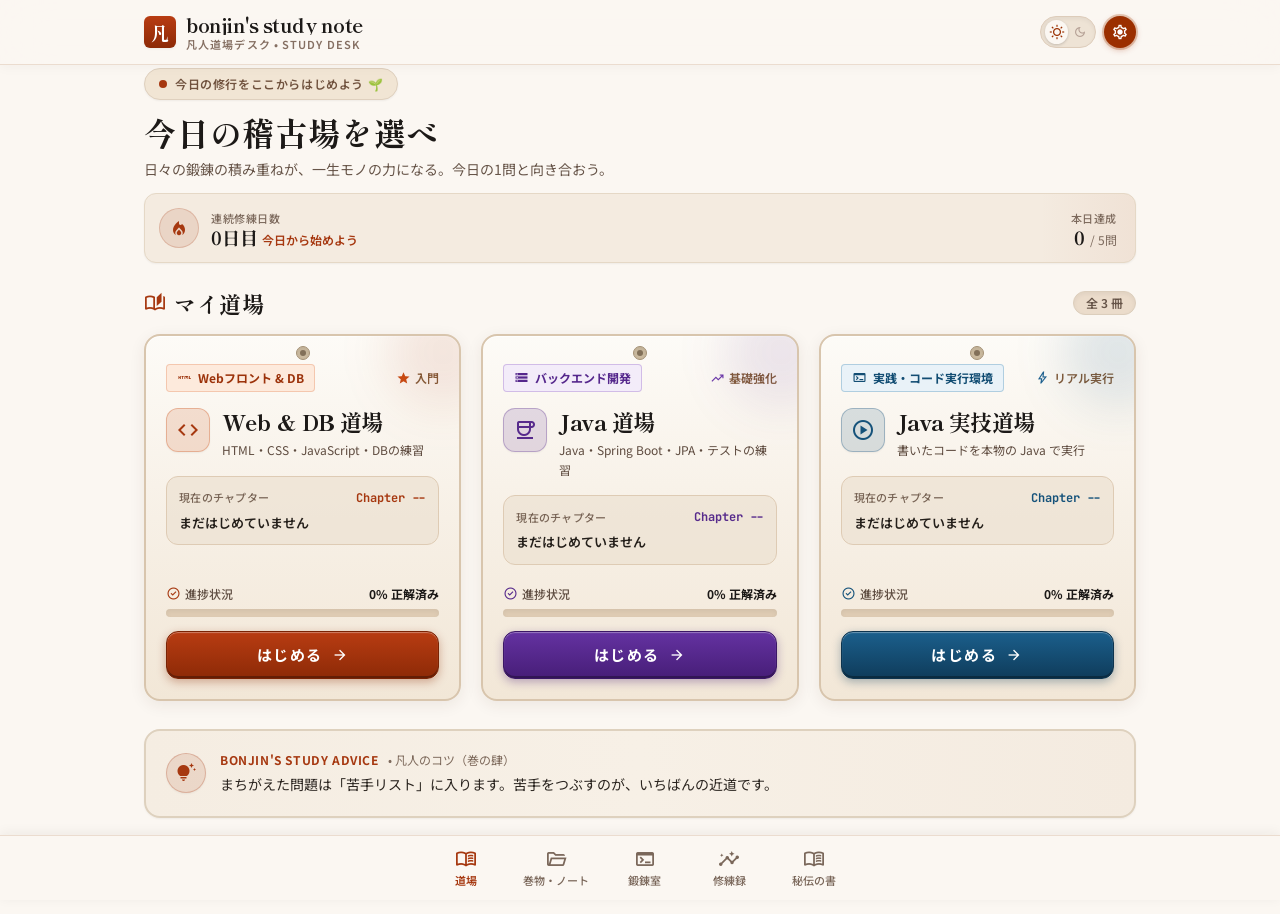
==== commit 15f7e101: "Add files via upload" ====
--- a/index.html
+++ b/index.html
@@ -201,7 +201,7 @@
     <div class="bottom-nav-inner">
       <a class="nav-item active" href="index.html" aria-current="page"><span class="material-symbols-outlined">menu_book</span><span>道場</span></a>
       <a class="nav-item" href="scrolls.html"><span class="material-symbols-outlined">folder_open</span><span>巻物・ノート</span></a>
-      <a class="nav-item" href="java-run.html"><span class="material-symbols-outlined">terminal</span><span>鍛錬室</span></a>
+      <a class="nav-item" href="daily.html"><span class="material-symbols-outlined">terminal</span><span>鍛錬室</span></a>
       <a class="nav-item" href="log.html"><span class="material-symbols-outlined">insights</span><span>修練録</span></a>
       <a class="nav-item" href="secrets.html"><span class="material-symbols-outlined">menu_book</span><span>秘伝の書</span></a>
     </div>
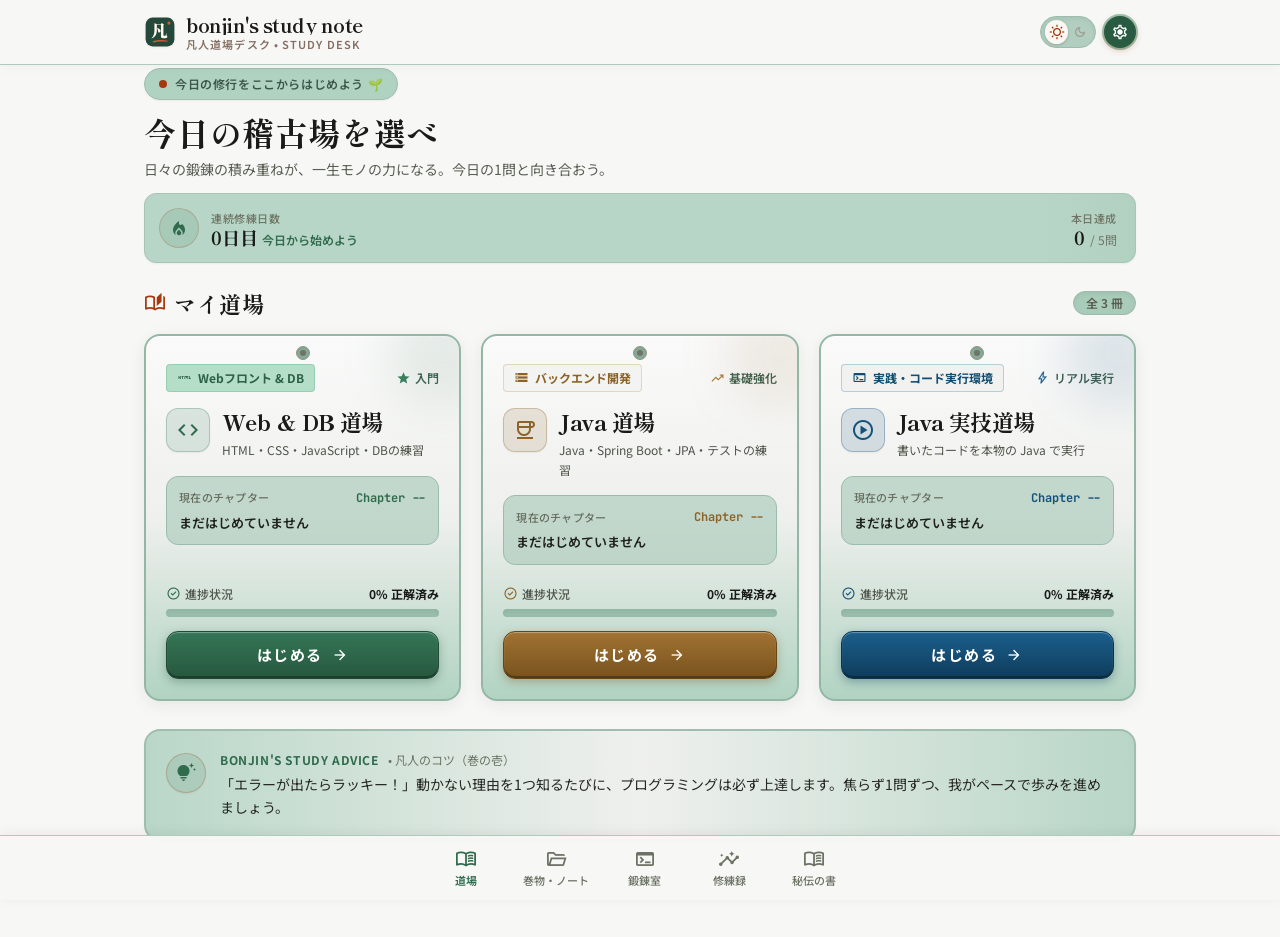
==== commit 92961fe1: "Add files via upload" ====
--- a/index.html
+++ b/index.html
@@ -11,6 +11,7 @@
       if (t) document.documentElement.setAttribute("data-theme", t);
     } catch (e) {}
   </script>
+  <link rel="icon" href="logo.svg" type="image/svg+xml">
   <link rel="preconnect" href="https://fonts.googleapis.com">
   <link rel="preconnect" href="https://fonts.gstatic.com" crossorigin>
   <link href="https://fonts.googleapis.com/css2?family=JetBrains+Mono:wght@400;600&family=Noto+Sans+JP:wght@400;500;600;700&family=Noto+Serif+JP:wght@600;700;900&family=Shippori+Mincho:wght@700;800&display=swap" rel="stylesheet">
@@ -22,7 +23,7 @@
   <header class="site-header">
     <div class="header-inner">
       <a class="brand" href="index.html">
-        <span class="brand-logo">凡</span>
+        <span class="brand-logo brand-logo-img"><img class="logo-l" src="logo.svg" alt="" width="32" height="32"><img class="logo-d" src="logo-dark.svg" alt="" width="32" height="32"></span>
         <span class="brand-text">
           <span class="brand-name">bonjin's study note</span>
           <span class="brand-sub">凡人道場デスク • Study Desk</span>
--- a/style.css
+++ b/style.css
@@ -5,85 +5,85 @@
 
 /* ===== 色（ライト） ===== */
 :root {
-  --bg: #fbf7f2;
-  --text: #231f1d;
-  --sumi: #1c1917;            /* 見出しの墨色 */
-  --lead: #665448;            /* 説明文 */
-  --label: #7c695c;           /* 小さいラベル */
-
-  --header-bg: rgba(251, 247, 242, 0.9);
-  --header-line: #ebdccf;
-  --nav-bg: rgba(251, 247, 242, 0.95);
-  --nav-text: #7a675a;
-  --nav-hover: #231f1d;
-  --nav-active: #a63810;
-
-  --badge-bg: #f1e5d4;
-  --badge-line: #dfd0be;
-  --badge-text: #70523e;
-
-  --strip-bg: #f4ebe0;
-  --strip-line: #e5d8c6;
-  --fire: #a63810;
-  --fire-soft: rgba(166, 56, 16, 0.12);
-  --fire-text: #a63810;
-  --fire-note: #a63810;
-  --strip-glow: rgba(166, 56, 16, 0.05);
-
-  --chip-bg: #ebdccb;
-  --chip-line: #dccebc;
-  --chip-text: #665448;
-
-  --card-1: #fdfbf7;
-  --card-2: #f7f0e6;
-  --card-3: #f2e7d7;
-  --card-line: #d8c5ad;
-  --card-shadow: 0 4px 16px rgba(60, 40, 20, 0.08), inset 0 1px 0 rgba(255, 255, 255, 0.8);
-  --hole: #cbba9f;
-  --hole-line: #a49176;
-  --hole-dot: #827059;
-  --card-name: #1c1917;
-  --card-desc: #5e4b3f;
-  --badge-word: #825b39;
-
-  --plate-bg: rgba(237, 226, 210, 0.7);
-  --plate-line: #decbb4;
-  --plate-label: #786455;
-  --plate-title: #241f1a;
-
-  --prog-text: #5f4e42;
-  --prog-num: #1c1917;
-  --bar: #decbb3;
-
-  --advice-1: #f5ede2;
-  --advice-2: #f7f0e6;
-  --advice-3: #f4ebe0;
-  --advice-line: #ded1be;
-  --advice-head: #a63810;
-  --advice-sub: #7d695b;
-  --advice-text: #2a241f;
-
-  --switch-bg: #eee3d5;
-  --switch-line: #ddccba;
-  --gear-bg: #9b2f00;
-  --gear-ring: #e6cbb9;
+  --bg: #f7f7f6;
+  --text: #20221e;
+  --sumi: #1a1b18;            /* 見出しの墨色 */
+  --lead: #585d51;            /* 説明文 */
+  --label: #6d7464;           /* 小さいラベル */
+
+  --header-bg: rgba(247, 247, 246, 0.9);
+  --header-line: #adcbbc;
+  --nav-bg: rgba(247, 247, 246, 0.95);
+  --nav-text: #6b7163;
+  --nav-hover: #20221e;
+  --nav-active: #306b4d;
+
+  --badge-bg: #afd2c1;
+  --badge-line: #a1beb0;
+  --badge-text: #3e564a;
+
+  --strip-bg: #b8d6c7;
+  --strip-line: #a6c5b5;
+  --fire: #306b4d;
+  --fire-soft: rgba(48, 107, 77, 0.12);
+  --fire-text: #306b4d;
+  --fire-note: #306b4d;
+  --strip-glow: rgba(48, 107, 77, 0.05);
+
+  --chip-bg: #a9cbba;
+  --chip-line: #9fbbad;
+  --chip-text: #585d51;
+
+  --card-1: #fafafa;
+  --card-2: #eff0ed;
+  --card-3: #b1d3c2;
+  --card-line: #94b7a5;
+  --card-shadow: 0 4px 16px rgba(28, 49, 38, 0.08), inset 0 1px 0 rgba(255, 255, 255, 0.8);
+  --hole: #89aa9a;
+  --hole-line: #8f9783;
+  --hole-dot: #6f7566;
+  --card-name: #1a1b18;
+  --card-desc: #4f5449;
+  --badge-word: #3e614f;
+
+  --plate-bg: rgba(175, 205, 190, 0.7);
+  --plate-line: #99bdab;
+  --plate-label: #686e5f;
+  --plate-title: #1f211d;
+
+  --prog-text: #51564b;
+  --prog-num: #1a1b18;
+  --bar: #98bdaa;
+
+  --advice-1: #b9d7c8;
+  --advice-2: #eff0ed;
+  --advice-3: #b8d6c7;
+  --advice-line: #a1bdaf;
+  --advice-head: #306b4d;
+  --advice-sub: #6d7464;
+  --advice-text: #252722;
+
+  --switch-bg: #b1cec0;
+  --switch-line: #9ebcad;
+  --gear-bg: #295b42;
+  --gear-ring: #9cc5b0;
 
   /* 道場ごとの色（ライト） */
-  --coding: #a63810;  --coding-tag-bg: #fdeadc; --coding-tag-text: #9c320a; --coding-tag-line: rgba(223, 118, 67, 0.3);
-  --coding-icon-bg: rgba(201, 75, 18, 0.15); --coding-icon-line: rgba(201, 75, 18, 0.3); --coding-icon: #a63810;
-  --coding-badge: #c94b12; --coding-ch: #a63810; --coding-check: #a63810;
-  --coding-bar: linear-gradient(to right, #d9652c, #a63810);
-  --coding-btn: linear-gradient(to bottom, #b83c12, #8d2a07); --coding-btn-line: #7a2304; --coding-btn-shadow: rgba(141, 42, 7, 0.35);
-  --coding-glow: rgba(166, 56, 16, 0.1);
-
-  --java: #572b8c;  --java-tag-bg: #f3ecf9; --java-tag-text: #55278c; --java-tag-line: rgba(129, 77, 189, 0.3);
-  --java-icon-bg: rgba(87, 43, 140, 0.15); --java-icon-line: rgba(87, 43, 140, 0.3); --java-icon: #572b8c;
-  --java-badge: #6935a8; --java-ch: #572b8c; --java-check: #572b8c;
-  --java-bar: linear-gradient(to right, #7a42be, #502482);
-  --java-btn: linear-gradient(to bottom, #6432a1, #471e78); --java-btn-line: #3b1766; --java-btn-shadow: rgba(71, 30, 120, 0.35);
-  --java-glow: rgba(87, 43, 140, 0.1);
-
-  --run: #15527a;  --run-tag-bg: #e9f2f8; --run-tag-text: #124d73; --run-tag-line: rgba(43, 122, 168, 0.3);
+  --coding: #306b4d;  --coding-tag-bg: #b5dec9; --coding-tag-text: #2c6147; --coding-tag-line: rgba(76, 170, 123, 0.3);
+  --coding-icon-bg: rgba(58, 128, 93, 0.15); --coding-icon-line: rgba(58, 128, 93, 0.3); --coding-icon: #306b4d;
+  --coding-badge: #3a805d; --coding-ch: #306b4d; --coding-check: #306b4d;
+  --coding-bar: linear-gradient(to right, #45996f, #306b4d);
+  --coding-btn: linear-gradient(to bottom, #357656, #27573f); --coding-btn-line: #214a36; --coding-btn-shadow: rgba(39, 87, 63, 0.35);
+  --coding-glow: rgba(48, 107, 77, 0.1);
+
+  --java: #8c642b;  --java-tag-bg: #f3f4f1; --java-tag-text: #8c6227; --java-tag-line: rgba(189, 142, 77, 0.3);
+  --java-icon-bg: rgba(140, 100, 43, 0.15); --java-icon-line: rgba(140, 100, 43, 0.3); --java-icon: #8c642b;
+  --java-badge: #a87835; --java-ch: #8c642b; --java-check: #8c642b;
+  --java-bar: linear-gradient(to right, #be8a42, #825b24);
+  --java-btn: linear-gradient(to bottom, #a17332, #78521e); --java-btn-line: #664517; --java-btn-shadow: rgba(120, 82, 30, 0.35);
+  --java-glow: rgba(140, 100, 43, 0.1);
+
+  --run: #15527a;  --run-tag-bg: #f1f2ef; --run-tag-text: #124d73; --run-tag-line: rgba(43, 122, 168, 0.3);
   --run-icon-bg: rgba(21, 82, 122, 0.15); --run-icon-line: rgba(21, 82, 122, 0.3); --run-icon: #15527a;
   --run-badge: #1e618f; --run-ch: #15527a; --run-check: #15527a;
   --run-bar: linear-gradient(to right, #2a7aa8, #124d73);
@@ -275,6 +275,9 @@
   filter: drop-shadow(0 1px 1px rgba(0, 0, 0, 0.05));
 }
 
+.brand-logo-img { background: none; border-radius: 0; }
+html:not([data-theme="dark"]) .brand-logo .logo-d,
+html[data-theme="dark"] .brand-logo .logo-l { display: none; }
 .brand-logo img {
   height: 32px;
   width: auto;
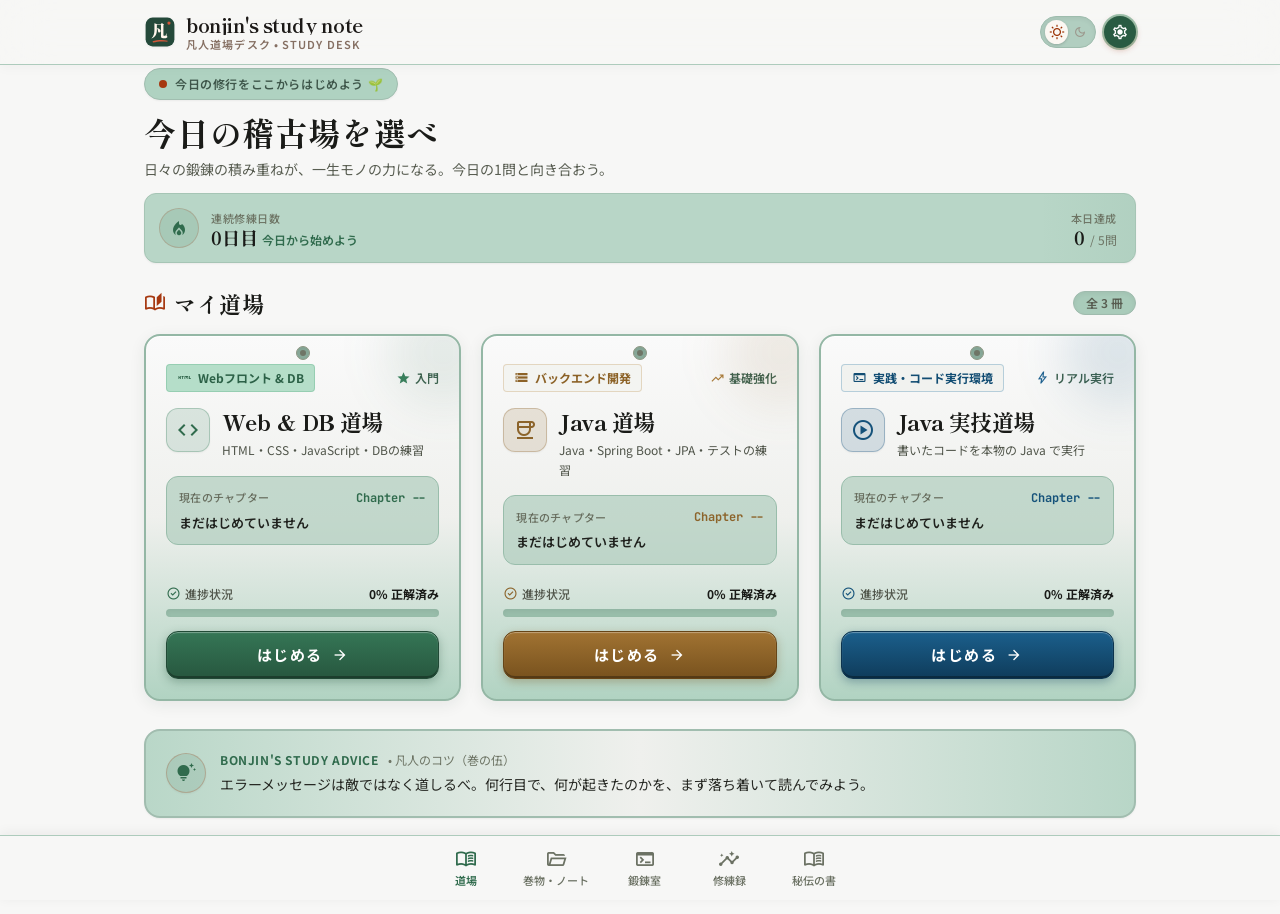
==== commit e38803f6: "Add files via upload" ====
--- a/index.html
+++ b/index.html
@@ -10,13 +10,23 @@
       const t = localStorage.getItem("theme");
       if (t) document.documentElement.setAttribute("data-theme", t);
     } catch (e) {}
+    // 今日の目標を達成した日は、1日1回だけ「凱旋」の画面を先に見せる
+    try {
+      const d = new Date();
+      const key = d.getFullYear() + "-" + String(d.getMonth() + 1).padStart(2, "0") + "-" + String(d.getDate()).padStart(2, "0");
+      const day = (JSON.parse(localStorage.getItem("dojo-log")) || {})[key] || {};
+      let ok = 0;
+      Object.keys(day).forEach((k) => { ok += typeof day[k] === "number" ? day[k] : (day[k].ok || 0); });
+      const g = Number(JSON.parse(localStorage.getItem("dojo-goal"))) || 5;
+      if (ok >= g && localStorage.getItem("gaisen-seen") !== key) location.replace("gaisen.html");
+    } catch (e) {}
   </script>
   <link rel="icon" href="logo.svg" type="image/svg+xml">
   <link rel="preconnect" href="https://fonts.googleapis.com">
   <link rel="preconnect" href="https://fonts.gstatic.com" crossorigin>
   <link href="https://fonts.googleapis.com/css2?family=JetBrains+Mono:wght@400;600&family=Noto+Sans+JP:wght@400;500;600;700&family=Noto+Serif+JP:wght@600;700;900&family=Shippori+Mincho:wght@700;800&display=swap" rel="stylesheet">
   <link href="https://fonts.googleapis.com/css2?family=Material+Symbols+Outlined:opsz,wght,FILL,GRAD@20..48,100..700,0..1,-50..200&display=block" rel="stylesheet">
-  <link href="style.css" rel="stylesheet">
+  <link href="style.css?v=8" rel="stylesheet">
 </head>
 <body>
   <!-- ===== ヘッダー ===== -->
@@ -211,6 +221,6 @@
   <!-- まだ作っていないページを押したときのお知らせ -->
   <div class="toast" id="toast" role="status" hidden>このページは準備中です。もう少し待ってね。</div>
 
-  <script src="script.js"></script>
+  <script src="script.js?v=8"></script>
 </body>
 </html>
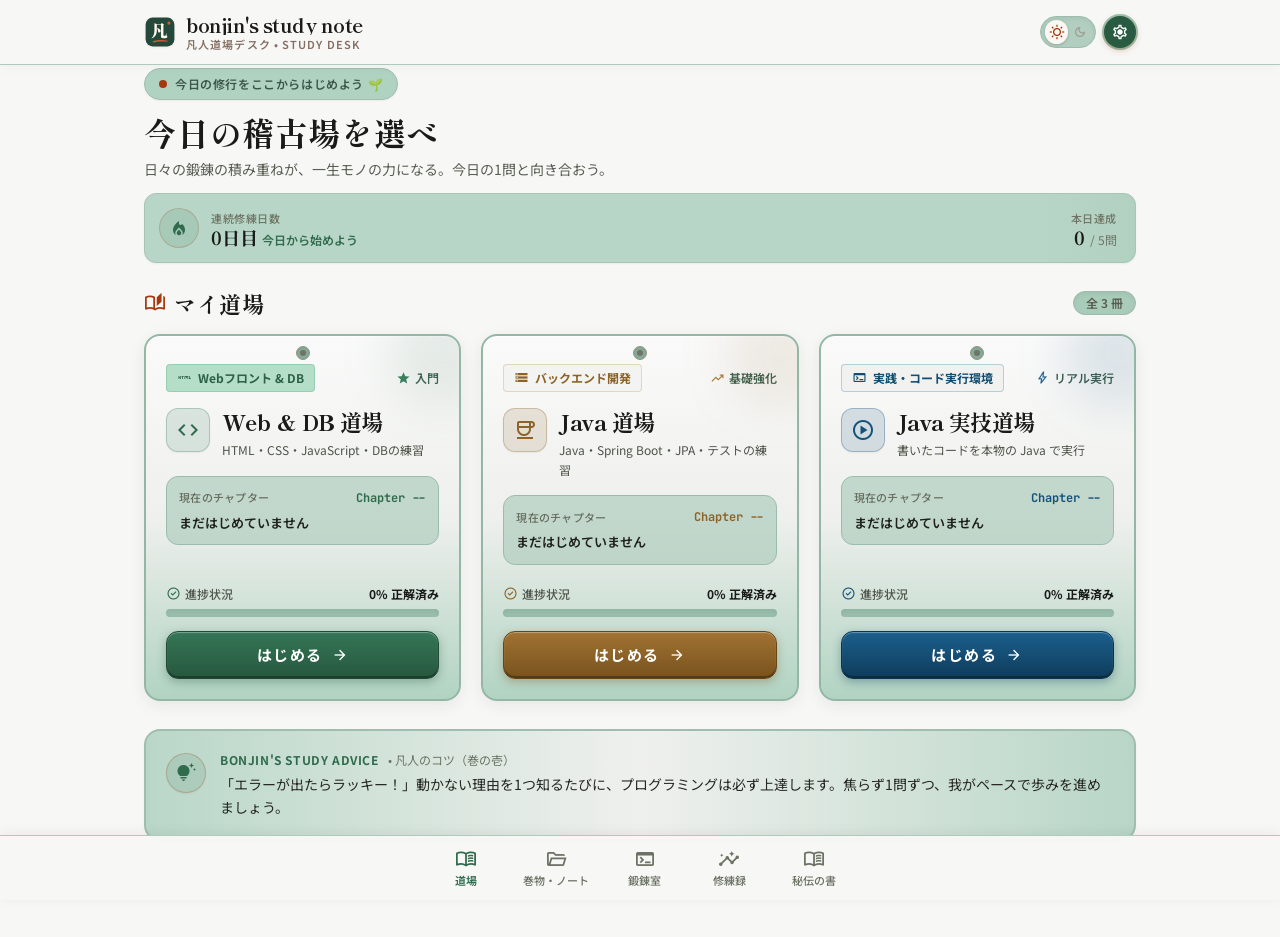
==== commit 168df027: "Add files via upload" ====
--- a/index.html
+++ b/index.html
@@ -26,7 +26,7 @@
   <link rel="preconnect" href="https://fonts.gstatic.com" crossorigin>
   <link href="https://fonts.googleapis.com/css2?family=JetBrains+Mono:wght@400;600&family=Noto+Sans+JP:wght@400;500;600;700&family=Noto+Serif+JP:wght@600;700;900&family=Shippori+Mincho:wght@700;800&display=swap" rel="stylesheet">
   <link href="https://fonts.googleapis.com/css2?family=Material+Symbols+Outlined:opsz,wght,FILL,GRAD@20..48,100..700,0..1,-50..200&display=block" rel="stylesheet">
-  <link href="style.css?v=8" rel="stylesheet">
+  <link href="style.css?v=9" rel="stylesheet">
 </head>
 <body>
   <!-- ===== ヘッダー ===== -->
@@ -221,6 +221,6 @@
   <!-- まだ作っていないページを押したときのお知らせ -->
   <div class="toast" id="toast" role="status" hidden>このページは準備中です。もう少し待ってね。</div>
 
-  <script src="script.js?v=8"></script>
+  <script src="script.js?v=9"></script>
 </body>
 </html>
